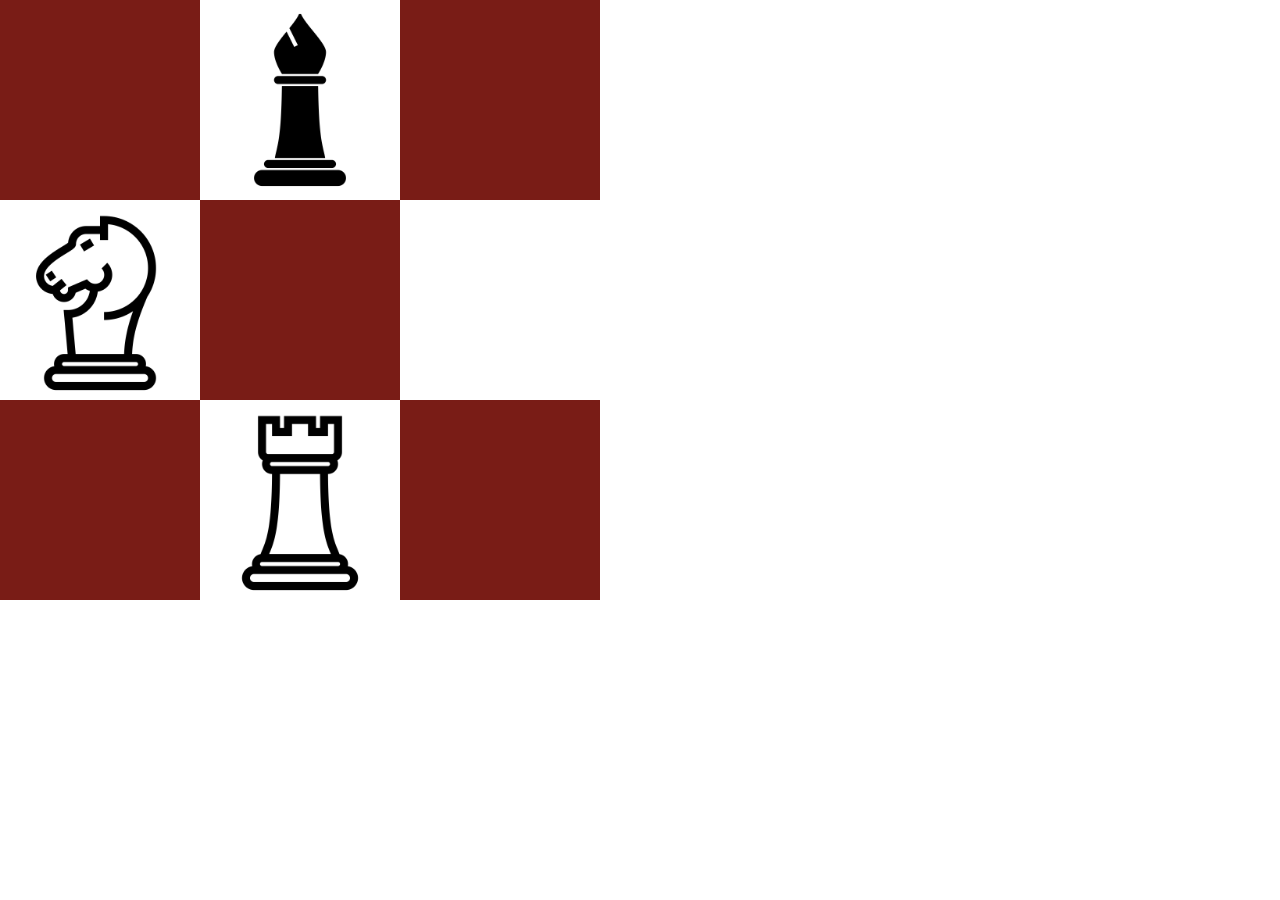
==== задание_2/index.html @ cfb5e6ec "first homework_4" ====
<!DOCTYPE html>
<html lang="en">
<head>
	<meta charset="UTF-8">
	<title>Document</title>
	<link rel="stylesheet" href="style.css/style.css">
</head>
<body>
<div id="line_one">
	<p class="cube"></p>
     <img class="bishop" src="img/black_bishop-512.png" alt="bishop"> 
	<p class="cube"></p>
	</div>
<div id="line_two">
	 <img class="knight" src="img/white_knight-512.png" alt="knight"> 
	<p class="cube"></p>
	 <p class="white"></p>
	 </div>
<div id="line_three">
	<p class="cube"></p>
	 <img class="rook" src="img/white_rook-512.png" alt="rook"> 
	 <p class="cube"></p>
	 </div>
</body>
---- задание_2/style.css/style.css ----
*{
		margin: 0;
		padding: 0;
	}
#line_one{
display: flex;
}
#line_two{
display: flex;	
}
#line_three{
display: flex;
}
p{
	width: 200px;
	height: 200px;
	background-color:#791C16;
}
.cube{
	background-color:#791C16;
	color:#791C16;
}
img{
	width:200px;
	height:200px;
}
.white{
	background-color: white;
}
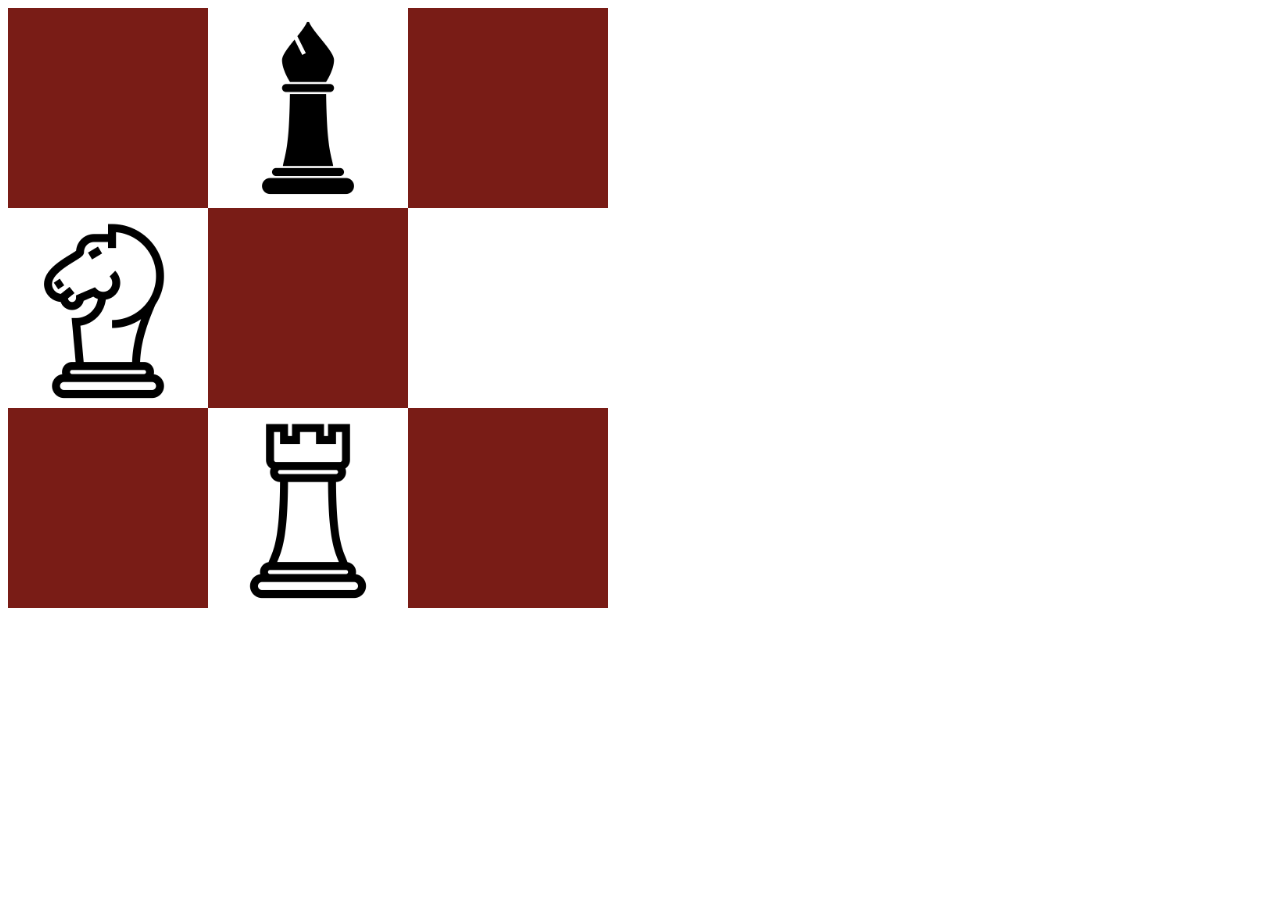
==== commit f45ac754: "Corrected" ====
--- a/задание_2/index.html
+++ b/задание_2/index.html
@@ -6,19 +6,15 @@
 	<link rel="stylesheet" href="style.css/style.css">
 </head>
 <body>
-<div id="line_one">
-	<p class="cube"></p>
-     <img class="bishop" src="img/black_bishop-512.png" alt="bishop"> 
-	<p class="cube"></p>
-	</div>
-<div id="line_two">
-	 <img class="knight" src="img/white_knight-512.png" alt="knight"> 
-	<p class="cube"></p>
-	 <p class="white"></p>
-	 </div>
-<div id="line_three">
-	<p class="cube"></p>
-	 <img class="rook" src="img/white_rook-512.png" alt="rook"> 
-	 <p class="cube"></p>
+<div class="wrapper">
+<div></div>
+<img src="img/black_bishop-512.png" alt="bishop">
+<div></div>
+<img src="img/white_knight-512.png" alt="knight">
+<div></div>
+<div class="white"></div>
+<div></div>
+<img src="img/white_rook-512.png" alt="rook">
+<div></div>
 	 </div>
 </body>
--- a/задание_2/style.css/style.css
+++ b/задание_2/style.css/style.css
@@ -1,29 +1,22 @@
-	*{
-		margin: 0;
-		padding: 0;
+	.wrapper{
+		background:white;
+		width:600px;
+		height:600px;
 	}
-#line_one{
-display: flex;
-}
-#line_two{
-display: flex;	
-}
-#line_three{
-display: flex;
-}
-p{
-	width: 200px;
-	height: 200px;
-	background-color:#791C16;
-}
-.cube{
-	background-color:#791C16;
-	color:#791C16;
-}
+	div{
+		width:200px;
+	height:200px;
+	float:left;
+		background:#791C16;
+	}
 img{
 	width:200px;
 	height:200px;
+	float:left;
+}
+.wrapper:nth-child(2){
+background:#791C16
 }
 .white{
-	background-color: white;
-}
+	background:none;
+}